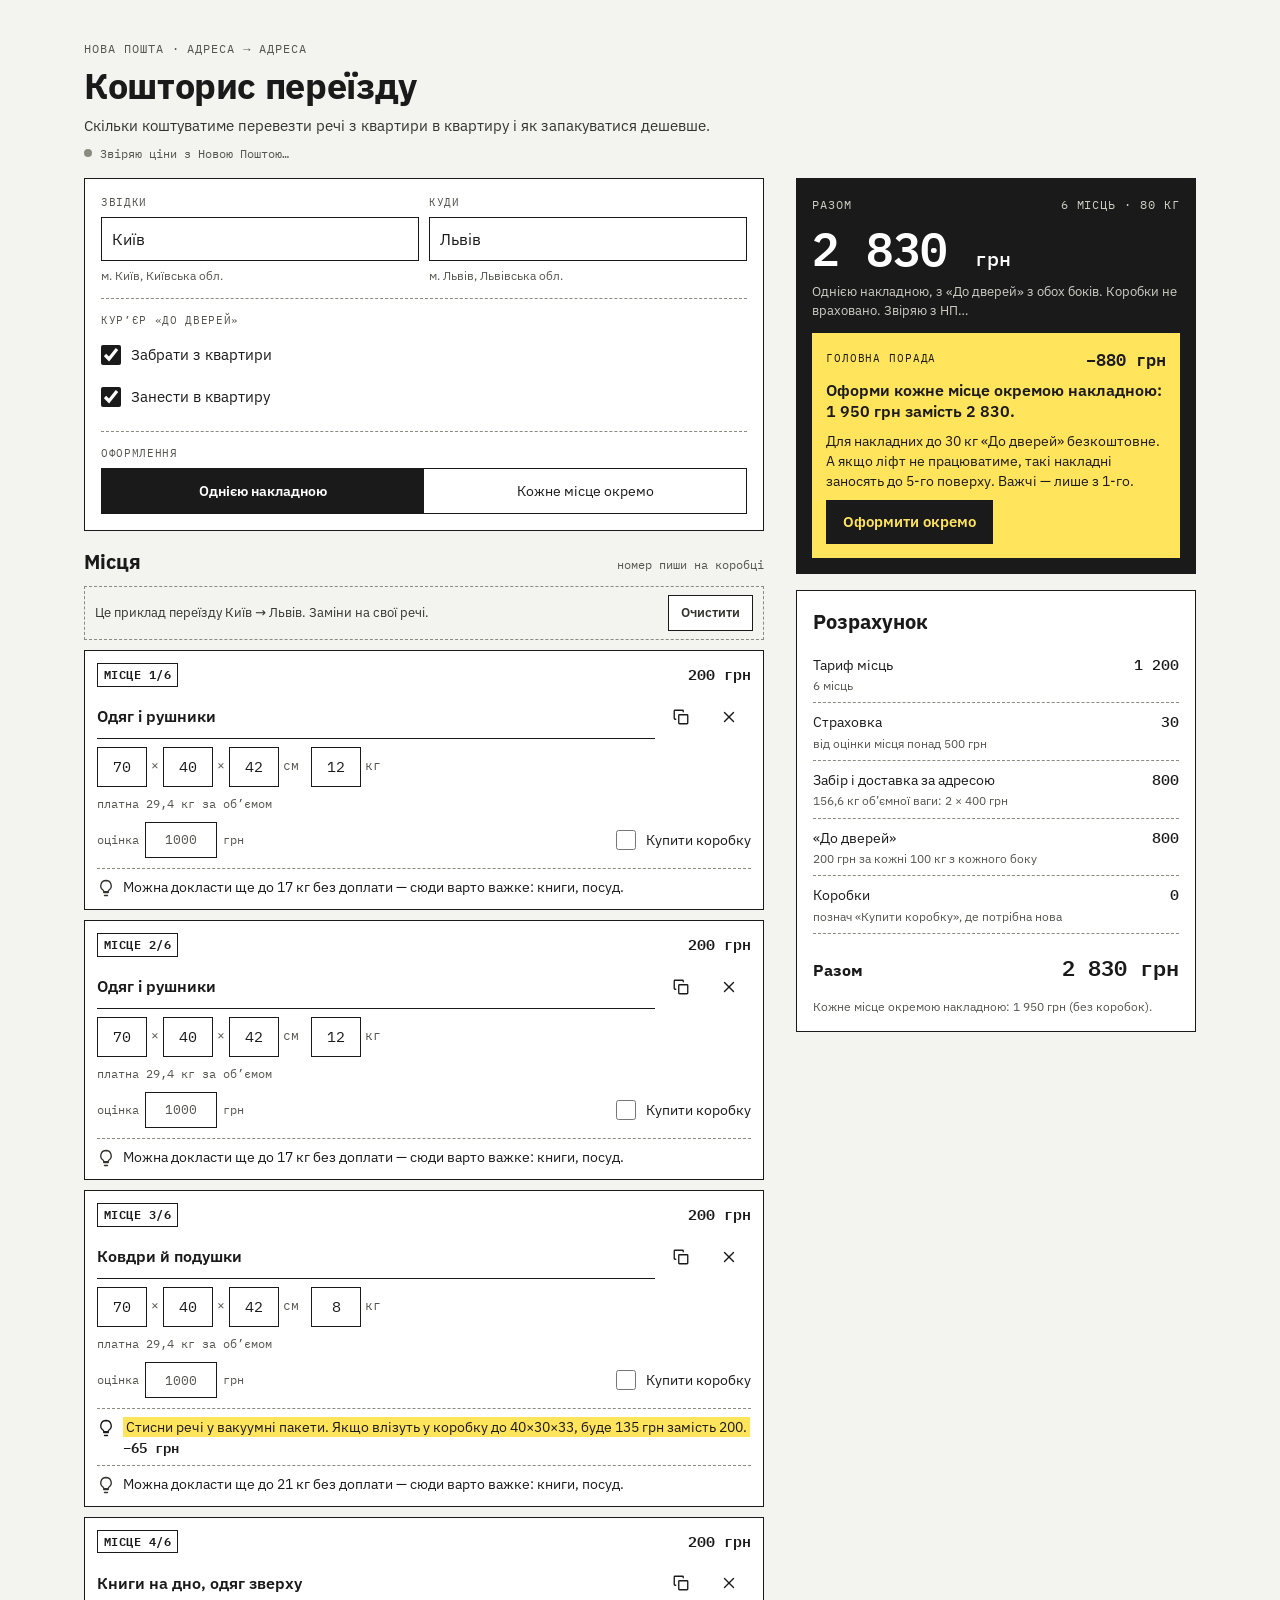
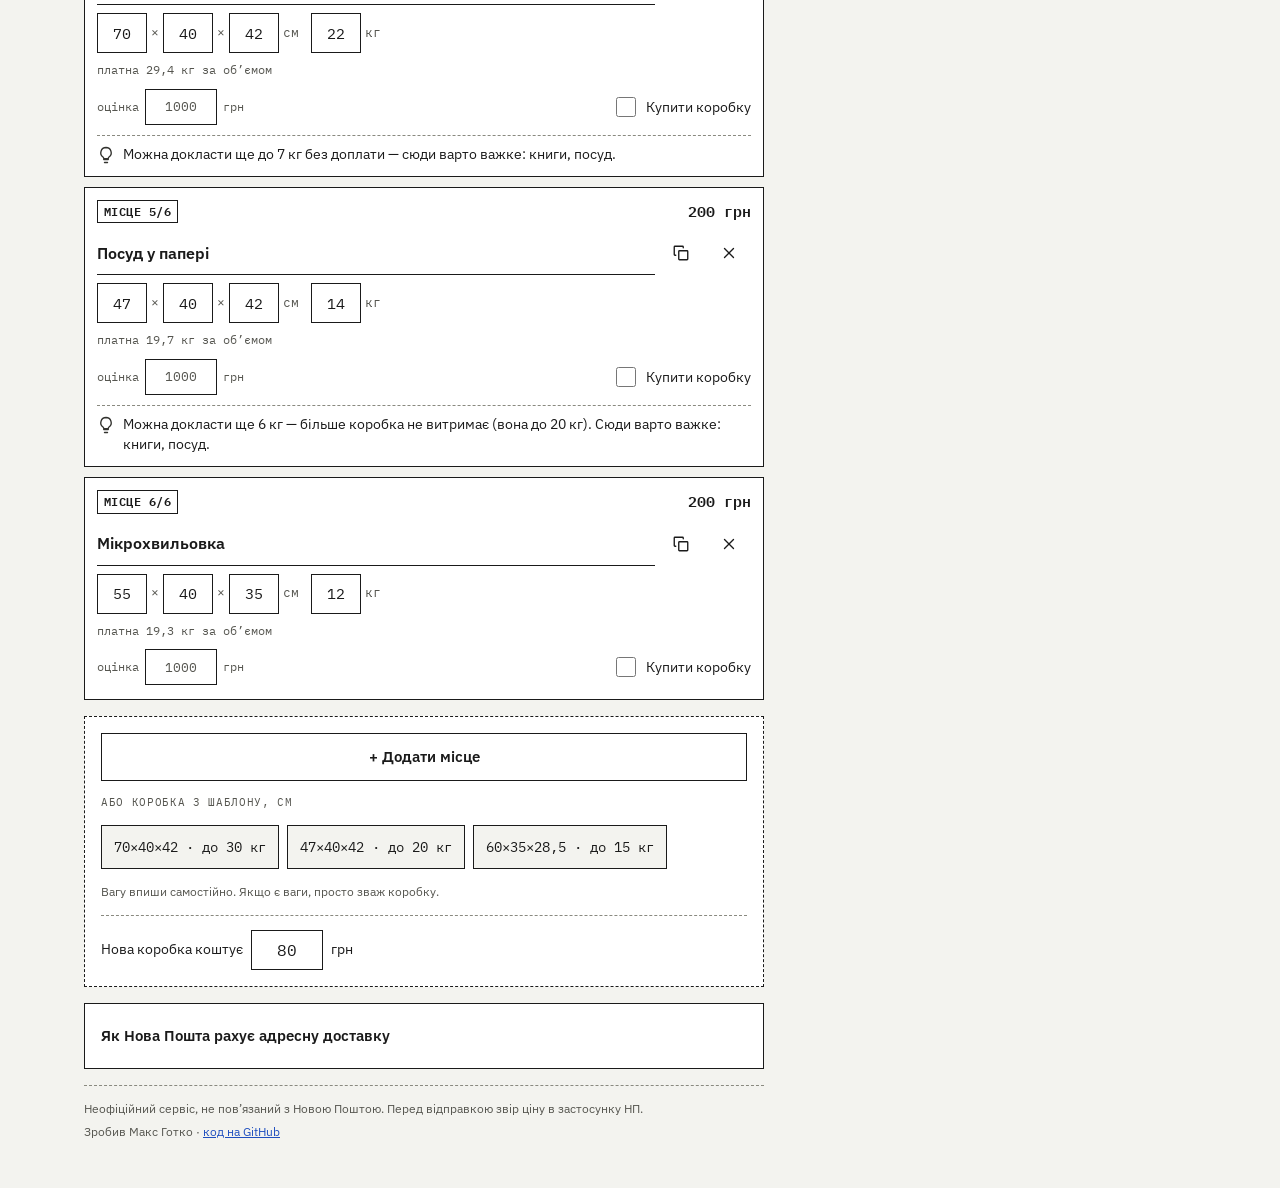
==== index.html @ 4ac3eb6d "Кошторис переїзду v1 Статичний сайт без збірки: скільки коштує перевезти речі Новою Поштою з адреси " ====
<!doctype html>
<html lang="uk">
<head>
<meta charset="utf-8">
<meta name="viewport" content="width=device-width, initial-scale=1">
<title>Кошторис переїзду</title>
<meta name="description" content="Скільки коштуватиме перевезти речі Новою Поштою з адреси на адресу і як запакуватися дешевше. Неофіційний калькулятор, ціни з API Нової Пошти.">
<meta name="theme-color" content="#F3F3EF">
<meta http-equiv="Content-Security-Policy" content="default-src 'none'; script-src 'self'; style-src 'self'; font-src 'self'; img-src 'self' data:; connect-src https://api.novaposhta.ua; base-uri 'none'; form-action 'none'">
<link rel="stylesheet" href="css/fonts.css">
<link rel="stylesheet" href="css/style.css">
<link rel="icon" href="data:image/svg+xml,%3Csvg xmlns='http://www.w3.org/2000/svg' viewBox='0 0 32 32'%3E%3Crect x='3' y='8' width='26' height='18' fill='%23FFE45C' stroke='%231A1A1A' stroke-width='2'/%3E%3Cpath d='M3 14h26' stroke='%231A1A1A' stroke-width='2'/%3E%3C/svg%3E">
<script type="module" src="js/app.js"></script>
</head>
<body>
<main class="page">

  <header class="hero">
    <div class="kicker">Нова Пошта · адреса → адреса</div>
    <h1>Кошторис переїзду</h1>
    <p class="lead">Скільки коштуватиме перевезти речі з квартири в квартиру і як запакуватися дешевше.</p>
    <div class="status" id="status" data-state="pending"><span class="dot" aria-hidden="true"></span><span id="status-text">Звіряю ціни з Новою Поштою…</span></div>
  </header>

  <section class="card route" aria-label="Маршрут і кур’єр">
    <div class="grid2">
      <div class="field city" data-city="from">
        <label class="label" for="from-input">Звідки</label>
        <input id="from-input" class="input" type="text" autocomplete="off" spellcheck="false" role="combobox" aria-autocomplete="list" aria-expanded="false" aria-controls="from-list" placeholder="Місто чи село">
        <ul id="from-list" class="city-list" role="listbox" hidden></ul>
        <div class="city-note" data-role="note"></div>
      </div>
      <div class="field city" data-city="to">
        <label class="label" for="to-input">Куди</label>
        <input id="to-input" class="input" type="text" autocomplete="off" spellcheck="false" role="combobox" aria-autocomplete="list" aria-expanded="false" aria-controls="to-list" placeholder="Місто чи село">
        <ul id="to-list" class="city-list" role="listbox" hidden></ul>
        <div class="city-note" data-role="note"></div>
      </div>
    </div>
    <div class="rule"></div>
    <fieldset class="doors">
      <legend class="label">Кур’єр «До дверей»</legend>
      <label class="check"><input type="checkbox" id="pickup">Забрати з квартири</label>
      <label class="check"><input type="checkbox" id="delivery">Занести в квартиру</label>
    </fieldset>
    <div class="rule"></div>
    <div class="field">
      <div class="label" id="mode-label">Оформлення</div>
      <div class="segmented" role="group" aria-labelledby="mode-label">
        <button type="button" data-mode="one" aria-pressed="true">Однією накладною</button>
        <button type="button" data-mode="separate" aria-pressed="false">Кожне місце окремо</button>
      </div>
    </div>
  </section>

  <aside class="side" aria-label="Підсумок">
    <section class="total" id="total" aria-live="polite">
      <div class="total-head"><span>Разом</span><span id="total-summary"></span></div>
      <div class="total-sum"><span id="total-sum">—</span> <span class="cur">грн</span></div>
      <div class="total-note" id="total-note"></div>
      <div class="tip" id="tip" hidden>
        <div class="tip-head"><span>Головна порада</span><span id="tip-saving"></span></div>
        <div class="tip-text" id="tip-text"></div>
        <div class="tip-sub" id="tip-sub"></div>
        <button type="button" class="btn btn-ink" id="tip-btn" hidden></button>
      </div>
      <div class="tip tip-none" id="tip-none" hidden><svg width="18" height="18" viewBox="0 0 24 24" fill="none" stroke="currentColor" stroke-width="2.2" stroke-linecap="round" stroke-linejoin="round" aria-hidden="true"><path d="M5 12.5l4.5 4.5L19 7.5"/></svg><span>Усе запаковано оптимально: ми не бачимо, як зробити дешевше.</span></div>
      <ul class="ship-notes" id="ship-notes"></ul>
    </section>

    <section class="card breakdown" aria-labelledby="bd-h">
      <h2 id="bd-h">Розрахунок</h2>
      <ul class="lines" id="lines"></ul>
      <div class="line-total"><span>Разом</span><span id="bd-total"></span></div>
      <div class="small" id="bd-alt"></div>
    </section>

    <section class="share">
      <button type="button" class="btn btn-accent btn-wide" id="share">
        <svg width="18" height="18" viewBox="0 0 24 24" fill="none" stroke="currentColor" stroke-width="1.8" stroke-linecap="round" stroke-linejoin="round" aria-hidden="true"><path d="M10 13a5 5 0 0 0 7.5.5l3-3a5 5 0 0 0-7-7l-1.7 1.7"/><path d="M14 11a5 5 0 0 0-7.5-.5l-3 3a5 5 0 0 0 7 7l1.7-1.7"/></svg>
        Поділитися розрахунком
      </button>
      <button type="button" class="btn btn-wide" id="copy-chat">Скопіювати підсумок текстом</button>
      <p class="small">Посилання зберігає список речей і міста. Адрес у ньому немає.</p>
    </section>
  </aside>

  <section class="places" aria-labelledby="places-h">
    <div class="places-head">
      <h2 id="places-h">Місця</h2>
      <span class="hint-mono">номер пиши на коробці</span>
    </div>
    <div class="example-note" id="example-note" hidden>
      <span>Це приклад переїзду Київ → Львів. Заміни на свої речі.</span>
      <button type="button" class="btn btn-small" id="clear">Очистити</button>
    </div>
    <ol class="place-list" id="place-list"></ol>
    <div class="empty" id="empty" hidden>
      <p>Додай перше місце: коробку, валізу чи техніку.</p>
      <button type="button" class="btn btn-small" id="show-example">Показати приклад</button>
    </div>
  </section>

  <section class="card card-dashed add">
    <button type="button" class="btn btn-wide" id="add-place">+ Додати місце</button>
    <div class="label">Або коробка з шаблону, см</div>
    <div class="chips" id="presets"></div>
    <div class="small">Вагу впиши самостійно. Якщо є ваги, просто зваж коробку.</div>
    <div class="rule"></div>
    <label class="inline-field">Нова коробка коштує <input id="box-price" class="input input-num" type="text" inputmode="decimal" aria-label="Ціна нової коробки, грн"> грн</label>
  </section>

  <section class="card rules">
    <details>
      <summary>Як Нова Пошта рахує адресну доставку</summary>
      <ul class="rules-list" id="rules-list"></ul>
      <p class="small">Правила виміряно запитами до API Нової Пошти. Ставки для твого маршруту сторінка перевіряє сама.</p>
    </details>
  </section>

  <footer class="footer">
    <p>Неофіційний сервіс, не пов’язаний з Новою Поштою. Перед відправкою звір ціну в застосунку НП.</p>
    <p>Зробив Макс Готко · <a href="https://github.com/Gotkomax/moving-planner">код на GitHub</a></p>
  </footer>
</main>

<div class="sticky" id="sticky" hidden>
  <a href="#total" class="sticky-in">
    <span class="sticky-sum"><span id="sticky-sum">—</span> грн</span>
    <span class="sticky-tip" id="sticky-tip"></span>
  </a>
</div>
<div class="toast" id="toast" role="status" aria-live="polite"></div>
<noscript><p class="page">Для розрахунку потрібен JavaScript.</p></noscript>
</body>
</html>
---- css/fonts.css ----
/* IBM Plex Sans і IBM Plex Mono, SIL Open Font License 1.1 (fonts/OFL.txt). */
@font-face {
  font-family: 'IBM Plex Mono';
  font-style: normal;
  font-weight: 400;
  font-display: swap;
  src: url(../fonts/ibm-plex-mono-400-cyrillic.woff2) format('woff2');
  unicode-range: U+0301, U+0400-045F, U+0490-0491, U+04B0-04B1, U+2116;
}
@font-face {
  font-family: 'IBM Plex Mono';
  font-style: normal;
  font-weight: 400;
  font-display: swap;
  src: url(../fonts/ibm-plex-mono-400-latin-ext.woff2) format('woff2');
  unicode-range: U+0100-02BA, U+02BD-02C5, U+02C7-02CC, U+02CE-02D7, U+02DD-02FF, U+0304, U+0308, U+0329, U+1D00-1DBF, U+1E00-1E9F, U+1EF2-1EFF, U+2020, U+20A0-20AB, U+20AD-20C4, U+2113, U+2C60-2C7F, U+A720-A7FF;
}
@font-face {
  font-family: 'IBM Plex Mono';
  font-style: normal;
  font-weight: 400;
  font-display: swap;
  src: url(../fonts/ibm-plex-mono-400-latin.woff2) format('woff2');
  unicode-range: U+0000-00FF, U+0131, U+0152-0153, U+02BB-02BC, U+02C6, U+02DA, U+02DC, U+0304, U+0308, U+0329, U+2000-206F, U+20AC, U+2122, U+2191, U+2193, U+2212, U+2215, U+FEFF, U+FFFD;
}
@font-face {
  font-family: 'IBM Plex Mono';
  font-style: normal;
  font-weight: 500;
  font-display: swap;
  src: url(../fonts/ibm-plex-mono-500-cyrillic.woff2) format('woff2');
  unicode-range: U+0301, U+0400-045F, U+0490-0491, U+04B0-04B1, U+2116;
}
@font-face {
  font-family: 'IBM Plex Mono';
  font-style: normal;
  font-weight: 500;
  font-display: swap;
  src: url(../fonts/ibm-plex-mono-500-latin-ext.woff2) format('woff2');
  unicode-range: U+0100-02BA, U+02BD-02C5, U+02C7-02CC, U+02CE-02D7, U+02DD-02FF, U+0304, U+0308, U+0329, U+1D00-1DBF, U+1E00-1E9F, U+1EF2-1EFF, U+2020, U+20A0-20AB, U+20AD-20C4, U+2113, U+2C60-2C7F, U+A720-A7FF;
}
@font-face {
  font-family: 'IBM Plex Mono';
  font-style: normal;
  font-weight: 500;
  font-display: swap;
  src: url(../fonts/ibm-plex-mono-500-latin.woff2) format('woff2');
  unicode-range: U+0000-00FF, U+0131, U+0152-0153, U+02BB-02BC, U+02C6, U+02DA, U+02DC, U+0304, U+0308, U+0329, U+2000-206F, U+20AC, U+2122, U+2191, U+2193, U+2212, U+2215, U+FEFF, U+FFFD;
}
@font-face {
  font-family: 'IBM Plex Mono';
  font-style: normal;
  font-weight: 600;
  font-display: swap;
  src: url(../fonts/ibm-plex-mono-600-cyrillic.woff2) format('woff2');
  unicode-range: U+0301, U+0400-045F, U+0490-0491, U+04B0-04B1, U+2116;
}
@font-face {
  font-family: 'IBM Plex Mono';
  font-style: normal;
  font-weight: 600;
  font-display: swap;
  src: url(../fonts/ibm-plex-mono-600-latin-ext.woff2) format('woff2');
  unicode-range: U+0100-02BA, U+02BD-02C5, U+02C7-02CC, U+02CE-02D7, U+02DD-02FF, U+0304, U+0308, U+0329, U+1D00-1DBF, U+1E00-1E9F, U+1EF2-1EFF, U+2020, U+20A0-20AB, U+20AD-20C4, U+2113, U+2C60-2C7F, U+A720-A7FF;
}
@font-face {
  font-family: 'IBM Plex Mono';
  font-style: normal;
  font-weight: 600;
  font-display: swap;
  src: url(../fonts/ibm-plex-mono-600-latin.woff2) format('woff2');
  unicode-range: U+0000-00FF, U+0131, U+0152-0153, U+02BB-02BC, U+02C6, U+02DA, U+02DC, U+0304, U+0308, U+0329, U+2000-206F, U+20AC, U+2122, U+2191, U+2193, U+2212, U+2215, U+FEFF, U+FFFD;
}
@font-face {
  font-family: 'IBM Plex Sans';
  font-style: normal;
  font-weight: 400;
  font-stretch: 100%;
  font-display: swap;
  src: url(../fonts/ibm-plex-sans-cyrillic.woff2) format('woff2');
  unicode-range: U+0301, U+0400-045F, U+0490-0491, U+04B0-04B1, U+2116;
}
@font-face {
  font-family: 'IBM Plex Sans';
  font-style: normal;
  font-weight: 400;
  font-stretch: 100%;
  font-display: swap;
  src: url(../fonts/ibm-plex-sans-latin-ext.woff2) format('woff2');
  unicode-range: U+0100-02BA, U+02BD-02C5, U+02C7-02CC, U+02CE-02D7, U+02DD-02FF, U+0304, U+0308, U+0329, U+1D00-1DBF, U+1E00-1E9F, U+1EF2-1EFF, U+2020, U+20A0-20AB, U+20AD-20C4, U+2113, U+2C60-2C7F, U+A720-A7FF;
}
@font-face {
  font-family: 'IBM Plex Sans';
  font-style: normal;
  font-weight: 400;
  font-stretch: 100%;
  font-display: swap;
  src: url(../fonts/ibm-plex-sans-latin.woff2) format('woff2');
  unicode-range: U+0000-00FF, U+0131, U+0152-0153, U+02BB-02BC, U+02C6, U+02DA, U+02DC, U+0304, U+0308, U+0329, U+2000-206F, U+20AC, U+2122, U+2191, U+2193, U+2212, U+2215, U+FEFF, U+FFFD;
}
@font-face {
  font-family: 'IBM Plex Sans';
  font-style: normal;
  font-weight: 500;
  font-stretch: 100%;
  font-display: swap;
  src: url(../fonts/ibm-plex-sans-cyrillic.woff2) format('woff2');
  unicode-range: U+0301, U+0400-045F, U+0490-0491, U+04B0-04B1, U+2116;
}
@font-face {
  font-family: 'IBM Plex Sans';
  font-style: normal;
  font-weight: 500;
  font-stretch: 100%;
  font-display: swap;
  src: url(../fonts/ibm-plex-sans-latin-ext.woff2) format('woff2');
  unicode-range: U+0100-02BA, U+02BD-02C5, U+02C7-02CC, U+02CE-02D7, U+02DD-02FF, U+0304, U+0308, U+0329, U+1D00-1DBF, U+1E00-1E9F, U+1EF2-1EFF, U+2020, U+20A0-20AB, U+20AD-20C4, U+2113, U+2C60-2C7F, U+A720-A7FF;
}
@font-face {
  font-family: 'IBM Plex Sans';
  font-style: normal;
  font-weight: 500;
  font-stretch: 100%;
  font-display: swap;
  src: url(../fonts/ibm-plex-sans-latin.woff2) format('woff2');
  unicode-range: U+0000-00FF, U+0131, U+0152-0153, U+02BB-02BC, U+02C6, U+02DA, U+02DC, U+0304, U+0308, U+0329, U+2000-206F, U+20AC, U+2122, U+2191, U+2193, U+2212, U+2215, U+FEFF, U+FFFD;
}
@font-face {
  font-family: 'IBM Plex Sans';
  font-style: normal;
  font-weight: 600;
  font-stretch: 100%;
  font-display: swap;
  src: url(../fonts/ibm-plex-sans-cyrillic.woff2) format('woff2');
  unicode-range: U+0301, U+0400-045F, U+0490-0491, U+04B0-04B1, U+2116;
}
@font-face {
  font-family: 'IBM Plex Sans';
  font-style: normal;
  font-weight: 600;
  font-stretch: 100%;
  font-display: swap;
  src: url(../fonts/ibm-plex-sans-latin-ext.woff2) format('woff2');
  unicode-range: U+0100-02BA, U+02BD-02C5, U+02C7-02CC, U+02CE-02D7, U+02DD-02FF, U+0304, U+0308, U+0329, U+1D00-1DBF, U+1E00-1E9F, U+1EF2-1EFF, U+2020, U+20A0-20AB, U+20AD-20C4, U+2113, U+2C60-2C7F, U+A720-A7FF;
}
@font-face {
  font-family: 'IBM Plex Sans';
  font-style: normal;
  font-weight: 600;
  font-stretch: 100%;
  font-display: swap;
  src: url(../fonts/ibm-plex-sans-latin.woff2) format('woff2');
  unicode-range: U+0000-00FF, U+0131, U+0152-0153, U+02BB-02BC, U+02C6, U+02DA, U+02DC, U+0304, U+0308, U+0329, U+2000-206F, U+20AC, U+2122, U+2191, U+2193, U+2212, U+2215, U+FEFF, U+FFFD;
}
@font-face {
  font-family: 'IBM Plex Sans';
  font-style: normal;
  font-weight: 700;
  font-stretch: 100%;
  font-display: swap;
  src: url(../fonts/ibm-plex-sans-cyrillic.woff2) format('woff2');
  unicode-range: U+0301, U+0400-045F, U+0490-0491, U+04B0-04B1, U+2116;
}
@font-face {
  font-family: 'IBM Plex Sans';
  font-style: normal;
  font-weight: 700;
  font-stretch: 100%;
  font-display: swap;
  src: url(../fonts/ibm-plex-sans-latin-ext.woff2) format('woff2');
  unicode-range: U+0100-02BA, U+02BD-02C5, U+02C7-02CC, U+02CE-02D7, U+02DD-02FF, U+0304, U+0308, U+0329, U+1D00-1DBF, U+1E00-1E9F, U+1EF2-1EFF, U+2020, U+20A0-20AB, U+20AD-20C4, U+2113, U+2C60-2C7F, U+A720-A7FF;
}
@font-face {
  font-family: 'IBM Plex Sans';
  font-style: normal;
  font-weight: 700;
  font-stretch: 100%;
  font-display: swap;
  src: url(../fonts/ibm-plex-sans-latin.woff2) format('woff2');
  unicode-range: U+0000-00FF, U+0131, U+0152-0153, U+02BB-02BC, U+02C6, U+02DA, U+02DC, U+0304, U+0308, U+0329, U+2000-206F, U+20AC, U+2122, U+2191, U+2193, U+2212, U+2215, U+FEFF, U+FFFD;
}
---- css/style.css ----
/* Стиль «Накладна»: поштова квитанція, моноширинні цифри, жовтий маркер. */
:root {
  --paper: #F3F3EF;
  --card: #FFFFFF;
  --ink: #1A1A1A;
  --ink-2: #33332F;
  --muted: #55554F;
  --rule: #8A8A80;
  --mark: #FFE45C;
  --accent: #1F4FBF;
  --accent-hover: #163A8F;
  --ok: #1F8A4C;
  --bad: #B42318;
  --sans: 'IBM Plex Sans', system-ui, -apple-system, 'Segoe UI', sans-serif;
  --mono: 'IBM Plex Mono', ui-monospace, Consolas, monospace;
}

* { box-sizing: border-box; }
[hidden] { display: none !important; }
html { -webkit-text-size-adjust: 100%; }
body {
  margin: 0;
  background: var(--paper);
  color: var(--ink);
  font: 15px/1.45 var(--sans);
}
a { color: var(--accent); }
a:hover { color: var(--accent-hover); }
button { font: inherit; color: inherit; cursor: pointer; }
input { font: inherit; color: inherit; }
:focus-visible { outline: 2px solid var(--accent); outline-offset: 2px; }

.page {
  max-width: 600px;
  margin: 0 auto;
  padding: 24px 16px 104px;
  display: flex;
  flex-direction: column;
  gap: 16px;
}

/* Телефон: підсумок одразу після маршруту, розрахунок і «поділитися» — після місць. */
.side { display: contents; }
.hero { order: 0; }
.route { order: 1; }
.total { order: 2; }
.places { order: 3; }
.add { order: 4; }
.breakdown { order: 5; }
.share { order: 6; }
.rules { order: 7; }
.footer { order: 8; }

/* --- шапка --- */
.hero { display: flex; flex-direction: column; gap: 8px; }
.kicker, .label, .hint-mono {
  font-family: var(--mono);
  font-size: 11px;
  letter-spacing: 0.06em;
  text-transform: uppercase;
  color: var(--muted);
}
.kicker { font-size: 12px; letter-spacing: 0.08em; }
h1 { margin: 0; font-size: 30px; line-height: 1.15; font-weight: 700; letter-spacing: -0.01em; }
h2 { margin: 0; font-size: 20px; font-weight: 700; }
.lead { margin: 0; color: var(--ink-2); }
.status { display: flex; align-items: center; gap: 8px; font-family: var(--mono); font-size: 12px; color: var(--muted); }
.status .dot { width: 8px; height: 8px; border-radius: 50%; background: var(--rule); flex: none; }
.status[data-state="ok"] .dot { background: var(--ok); }
.status[data-state="pending"] .dot { background: var(--rule); animation: blink 1s ease-in-out infinite; }
.status[data-state="offline"] .dot { background: var(--bad); }
@keyframes blink { 50% { opacity: 0.3; } }
@media (prefers-reduced-motion: reduce) { .status .dot { animation: none !important; } }

/* --- картки й поля --- */
.card {
  background: var(--card);
  border: 1px solid var(--ink);
  padding: 16px;
  display: flex;
  flex-direction: column;
  gap: 14px;
}
.card-dashed { border-style: dashed; }
.rule { border-top: 1px dashed var(--rule); }
.grid2 { display: grid; grid-template-columns: repeat(2, minmax(0, 1fr)); gap: 10px; }
.field { display: flex; flex-direction: column; gap: 6px; position: relative; min-width: 0; }
.input {
  height: 44px;
  width: 100%;
  border: 1px solid var(--ink);
  border-radius: 0;
  padding: 0 10px;
  background: var(--card);
  font-size: 16px;
}
.input-num { font-family: var(--mono); text-align: center; }
.small { font-size: 12px; color: var(--muted); margin: 0; }

.city-note { font-size: 12px; color: var(--muted); min-height: 1em; overflow-wrap: anywhere; }
.city-list {
  position: absolute;
  z-index: 20;
  top: 72px;
  left: 0;
  width: max(100%, 260px);
  max-width: calc(100vw - 32px);
  margin: 0;
  padding: 0;
  list-style: none;
  background: var(--card);
  border: 1px solid var(--ink);
  box-shadow: 4px 4px 0 var(--ink);
}
.field.city[data-city="to"] .city-list { left: auto; right: 0; }
.city-list li button {
  display: block;
  width: 100%;
  min-height: 44px;
  padding: 8px 10px;
  border: 0;
  border-bottom: 1px dashed var(--rule);
  background: transparent;
  text-align: left;
  font-size: 14px;
  line-height: 1.3;
}
.city-list li:last-child button { border-bottom: 0; }
.city-list li button:hover, .city-list li button[aria-selected="true"] { background: var(--mark); }
.city-list .city-msg { padding: 10px; font-size: 13px; color: var(--muted); }

.doors { border: 0; margin: 0; padding: 0; display: flex; flex-direction: column; gap: 2px; }
.doors legend { padding: 0; margin-bottom: 6px; }
.check { display: flex; align-items: center; gap: 10px; min-height: 40px; }
.check input { width: 20px; height: 20px; margin: 0; accent-color: var(--ink); flex: none; }

.segmented { display: grid; grid-template-columns: repeat(2, minmax(0, 1fr)); border: 1px solid var(--ink); }
.segmented button { min-height: 44px; border: 0; background: var(--card); font-size: 14px; padding: 6px 8px; }
.segmented button[aria-pressed="true"] { background: var(--ink); color: #fff; font-weight: 600; }

/* --- кнопки --- */
.btn {
  min-height: 44px;
  padding: 0 16px;
  border: 1px solid var(--ink);
  border-radius: 0;
  background: var(--card);
  font-weight: 600;
  display: inline-flex;
  align-items: center;
  justify-content: center;
  gap: 8px;
}
.btn:hover { background: var(--paper); }
.btn-wide { width: 100%; min-height: 48px; }
.btn-small { min-height: 36px; padding: 0 12px; font-size: 13px; }
.btn-ink { background: var(--ink); color: var(--mark); }
.btn-ink:hover { background: #000; }
.btn-accent { background: var(--accent); border-color: var(--accent); color: #fff; }
.btn-accent:hover { background: var(--accent-hover); }

/* --- разом і порада --- */
.total { background: var(--ink); color: #fff; padding: 18px 16px 16px; display: flex; flex-direction: column; gap: 12px; scroll-margin-top: 16px; }
.total-head { display: flex; justify-content: space-between; gap: 12px; font-family: var(--mono); font-size: 12px; text-transform: uppercase; letter-spacing: 0.08em; color: #CFCFC6; }
.total-sum { font-family: var(--mono); font-size: 46px; font-weight: 600; line-height: 1; letter-spacing: -0.02em; }
.total-sum .cur { font-size: 20px; font-weight: 500; letter-spacing: 0; }
.total-note { font-size: 13px; color: #CFCFC6; }
.tip { background: var(--mark); color: var(--ink); padding: 14px; display: flex; flex-direction: column; gap: 8px; }
.tip-head { display: flex; justify-content: space-between; align-items: center; gap: 12px; font-family: var(--mono); font-size: 11px; text-transform: uppercase; letter-spacing: 0.08em; }
.tip-head span:last-child { font-size: 17px; font-weight: 600; letter-spacing: 0; text-transform: none; white-space: nowrap; }
.tip-text { font-size: 16px; font-weight: 600; line-height: 1.35; }
.tip-sub { font-size: 14px; }
.tip-sub:empty { display: none; }
.tip .btn { align-self: flex-start; border-color: var(--ink); }
.tip-none { background: transparent; color: #fff; border: 1px solid var(--mark); font-size: 14px; font-weight: 600; flex-direction: row; align-items: flex-start; gap: 10px; }
.tip-none svg { flex: none; color: var(--mark); margin-top: 1px; }
.ship-notes { list-style: none; margin: 0; padding: 0; display: flex; flex-direction: column; gap: 6px; font-size: 13px; color: #E8E8E2; }
.ship-notes:empty { display: none; }
.ship-notes li { display: flex; gap: 8px; }
.ship-notes li::before { content: "!"; font-family: var(--mono); font-weight: 600; color: var(--mark); flex: none; width: 10px; }

/* --- місця --- */
.places { display: flex; flex-direction: column; gap: 10px; }
.places-head { display: flex; justify-content: space-between; align-items: baseline; gap: 12px; }
.hint-mono { font-size: 12px; text-transform: none; letter-spacing: 0; }
.example-note { display: flex; align-items: center; justify-content: space-between; gap: 12px; font-size: 13px; color: var(--ink-2); border: 1px dashed var(--rule); padding: 8px 10px; }
.empty { border: 1px dashed var(--rule); padding: 16px; display: flex; flex-direction: column; gap: 10px; align-items: flex-start; }
.empty p { margin: 0; }
.place-list { list-style: none; margin: 0; padding: 0; display: flex; flex-direction: column; gap: 10px; }
.place { background: var(--card); border: 1px solid var(--ink); padding: 12px; display: flex; flex-direction: column; gap: 8px; }
.place.flash { animation: flash 0.9s ease-out; }
@keyframes flash { from { background: var(--mark); } }
.place-top { display: flex; justify-content: space-between; align-items: center; gap: 8px; font-family: var(--mono); font-size: 12px; }
.place-no { border: 1px solid var(--ink); padding: 2px 6px; font-weight: 600; letter-spacing: 0.04em; }
.place-price { font-size: 15px; font-weight: 600; white-space: nowrap; }
.place-name-row { display: flex; align-items: center; gap: 4px; }
.place-name {
  flex: 1 1 auto;
  min-width: 0;
  height: 44px;
  border: 0;
  border-bottom: 1px solid var(--ink);
  border-radius: 0;
  padding: 0;
  font-size: 16px;
  font-weight: 600;
  background: transparent;
}
.place-name::placeholder { font-weight: 400; color: var(--muted); }
.icon-btn { flex: none; width: 44px; height: 44px; border: 0; background: transparent; display: inline-flex; align-items: center; justify-content: center; }
.icon-btn:hover { background: var(--paper); }
.place-dims { display: flex; flex-wrap: wrap; align-items: center; gap: 4px; font-family: var(--mono); font-size: 13px; color: var(--muted); }
.place-dims .input { width: 50px; height: 40px; padding: 0 4px; font-size: 15px; color: var(--ink); }
.place-dims .unit { margin-right: 8px; }
.place-meta { display: flex; flex-wrap: wrap; align-items: center; gap: 6px 10px; font-family: var(--mono); font-size: 12px; color: var(--muted); }
.place-opts { display: flex; flex-wrap: wrap; justify-content: space-between; align-items: center; gap: 4px 12px; }
.place-opts .cost { display: inline-flex; align-items: center; gap: 6px; font-family: var(--mono); font-size: 12px; color: var(--muted); }
.place-opts .cost .input { width: 72px; height: 36px; font-size: 13px; }
.place-opts .check { font-size: 14px; }
.buy-price { font-family: var(--mono); font-weight: 600; white-space: nowrap; }
.buy-price:empty { display: none; }
.badge { font-family: var(--mono); font-size: 11px; text-transform: uppercase; letter-spacing: 0.06em; border: 1px dashed var(--muted); padding: 1px 6px; color: var(--ink-2); }
.place-hints { display: flex; flex-direction: column; gap: 6px; }
.place-hints:empty { display: none; }
.hint { display: flex; gap: 8px; align-items: flex-start; font-size: 14px; line-height: 1.45; border-top: 1px dashed var(--rule); padding-top: 8px; }
.hint svg { flex: none; margin-top: 2px; }
.hint mark { background: var(--mark); color: var(--ink); padding: 1px 3px; -webkit-box-decoration-break: clone; box-decoration-break: clone; }
.hint[data-kind="error"] { color: var(--bad); font-weight: 600; }
.hint[data-kind="warn"] mark { background: transparent; border-bottom: 2px solid var(--mark); padding: 0; }
.hint[data-kind="info"], .hint[data-kind="need"] { color: var(--ink-2); }
.hint[data-kind="info"] mark, .hint[data-kind="need"] mark { background: transparent; padding: 0; }
.hint .save { font-family: var(--mono); font-weight: 600; white-space: nowrap; }

/* --- шаблони --- */
.chips { display: flex; flex-wrap: wrap; gap: 8px; }
.chips button { min-height: 44px; padding: 0 12px; border: 1px solid var(--ink); background: var(--paper); font-family: var(--mono); font-size: 14px; }
.chips button:hover { background: var(--mark); }
.inline-field { display: flex; align-items: center; gap: 8px; flex-wrap: wrap; font-size: 14px; }
.inline-field .input { width: 72px; height: 40px; }

/* --- розрахунок --- */
.lines { list-style: none; margin: 4px 0 0; padding: 0; display: flex; flex-direction: column; gap: 8px; }
.lines li { display: flex; justify-content: space-between; align-items: baseline; gap: 12px; border-bottom: 1px dashed var(--rule); padding-bottom: 8px; }
.lines .what { display: flex; flex-direction: column; gap: 2px; font-size: 14px; }
.lines .sub { font-size: 12px; color: var(--muted); }
.lines .val { font-family: var(--mono); font-size: 15px; font-weight: 500; white-space: nowrap; }
.line-total { display: flex; justify-content: space-between; align-items: baseline; gap: 12px; padding-top: 4px; font-weight: 700; font-size: 16px; }
.line-total span:last-child { font-family: var(--mono); font-size: 22px; font-weight: 600; }

/* --- поділитися, правила, підвал --- */
.share { display: flex; flex-direction: column; gap: 8px; }
.rules summary { cursor: pointer; font-weight: 600; min-height: 32px; display: flex; align-items: center; }
.rules-list { margin: 10px 0; padding-left: 18px; display: flex; flex-direction: column; gap: 6px; font-size: 14px; }
.footer { border-top: 1px dashed var(--rule); padding-top: 14px; display: flex; flex-direction: column; gap: 6px; font-size: 12px; color: var(--muted); }
.footer p { margin: 0; }

/* --- липкий підсумок і тост --- */
.sticky { position: fixed; left: 0; right: 0; bottom: 0; z-index: 30; padding: 0 12px 12px; pointer-events: none; }
.sticky-in {
  pointer-events: auto;
  max-width: 576px;
  margin: 0 auto;
  min-height: 52px;
  padding: 8px 14px;
  background: var(--ink);
  color: #fff;
  text-decoration: none;
  display: flex;
  align-items: center;
  justify-content: space-between;
  gap: 12px;
  box-shadow: 0 -2px 0 var(--paper);
}
.sticky-in:hover { color: #fff; }
.sticky-sum { font-family: var(--mono); font-size: 20px; font-weight: 600; }
.sticky-tip { background: var(--mark); color: var(--ink); font-family: var(--mono); font-size: 13px; font-weight: 600; padding: 4px 8px; white-space: nowrap; }
.sticky-tip:empty { display: none; }
.toast {
  position: fixed;
  left: 50%;
  bottom: 84px;
  transform: translateX(-50%);
  z-index: 40;
  background: var(--mark);
  color: var(--ink);
  border: 1px solid var(--ink);
  padding: 10px 14px;
  font-size: 14px;
  font-weight: 600;
  opacity: 0;
  pointer-events: none;
  transition: opacity 0.2s;
  max-width: calc(100vw - 32px);
}
.toast.show { opacity: 1; }

@media (min-width: 640px) {
  .page { padding-top: 40px; }
  h1 { font-size: 36px; }
}

/* Широкий екран: дві колонки, підсумок праворуч і не їде зі сторінкою. */
@media (min-width: 1000px) {
  .page {
    max-width: 1160px;
    display: grid;
    grid-template-columns: minmax(0, 1fr) 400px;
    column-gap: 32px;
    row-gap: 16px;
    align-items: start;
    padding: 40px 24px 48px;
  }
  .hero { grid-column: 1 / -1; }
  .hero .lead { max-width: 640px; }
  .page > :not(.hero):not(.side) { grid-column: 1; }
  /* 5 рядків = маршрут, місця, «додати», правила, підвал */
  .side {
    display: flex;
    flex-direction: column;
    gap: 16px;
    grid-column: 2;
    grid-row: 2 / span 5;
    position: sticky;
    top: 16px;
    max-height: calc(100vh - 32px);
    overflow-y: auto;
    overscroll-behavior: contain;
    scrollbar-width: thin;
  }
  .sticky { display: none !important; }
  .toast { bottom: 24px; }
}
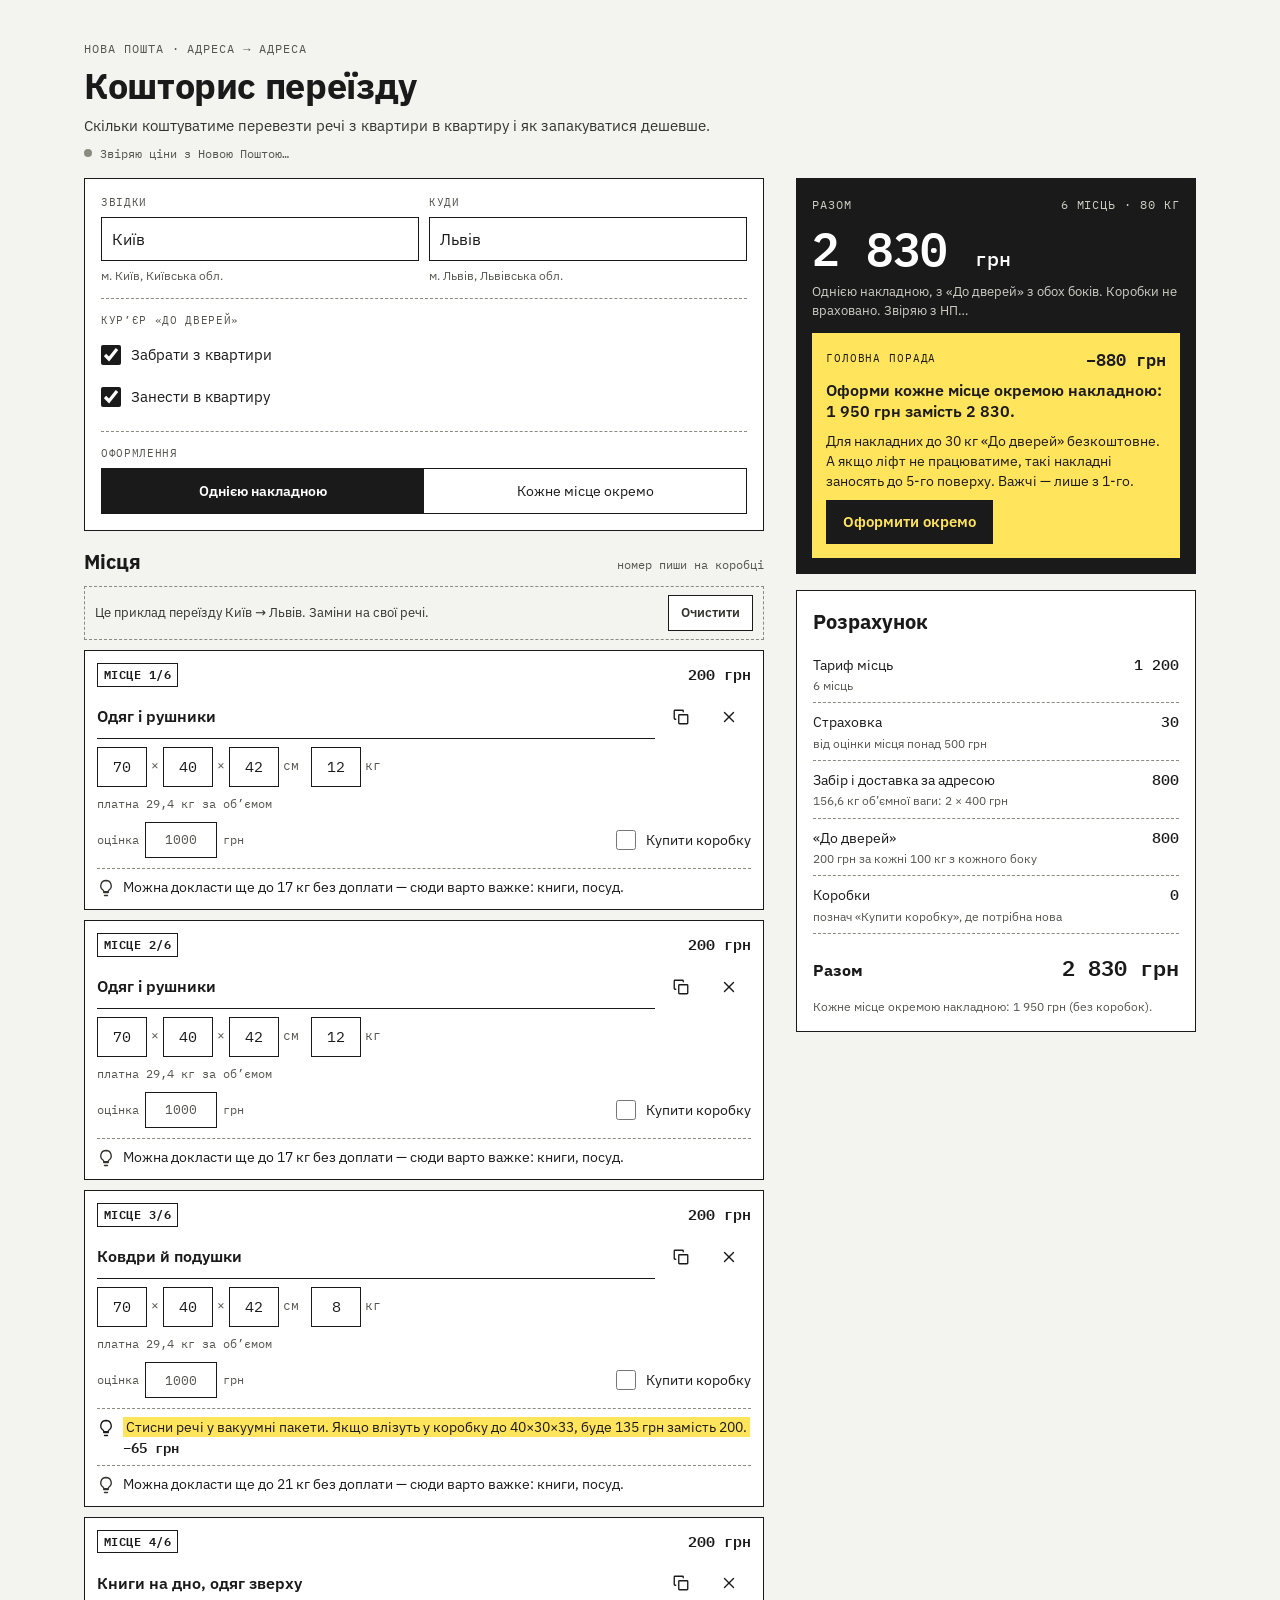
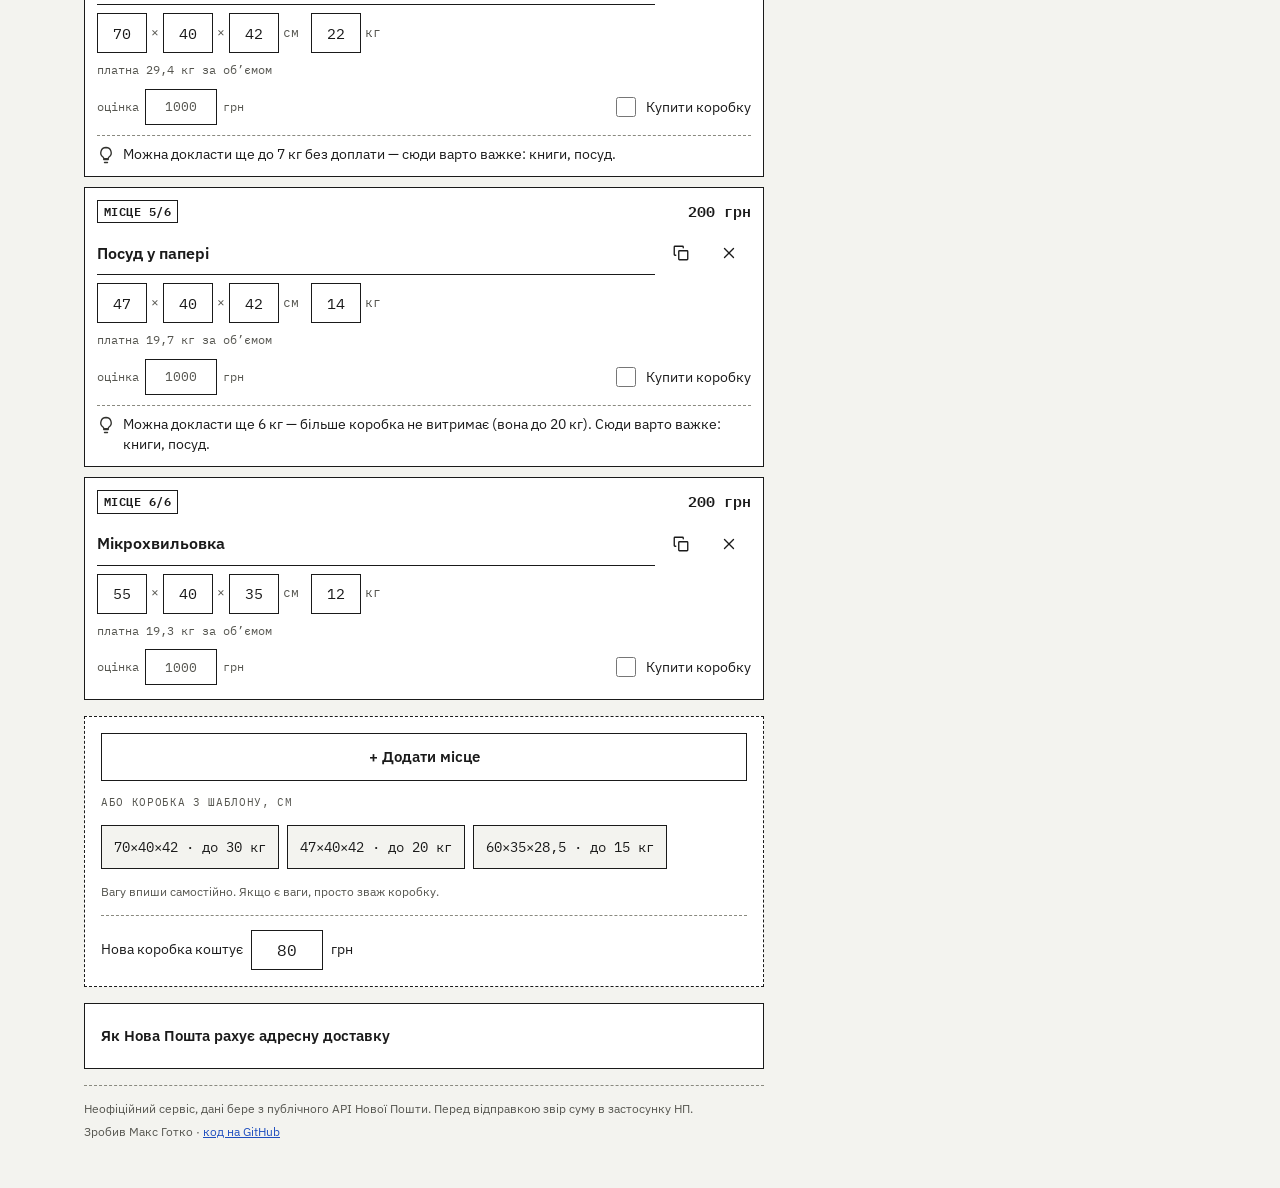
==== commit e74ea7ae: "Дисклеймер: неофіційний сервіс, дані з публічного API Нової Пошти Co-Authored-By: Claude Fable 5.2 <" ====
--- a/index.html
+++ b/index.html
@@ -119,8 +119,8 @@
   </section>
 
   <footer class="footer">
-    <p>Неофіційний сервіс, не пов’язаний з Новою Поштою. Перед відправкою звір ціну в застосунку НП.</p>
-    <p>Зробив Макс Готко · <a href="https://github.com/Gotkomax/moving-planner">код на GitHub</a></p>
+    <p>Неофіційний сервіс, дані бере з публічного API Нової Пошти. Перед відправкою звір суму в застосунку НП.</p>
+    <p>Зробив Макс Готко · <a href="https://github.com/Gotkomax/moving-calculator">код на GitHub</a></p>
   </footer>
 </main>
 
